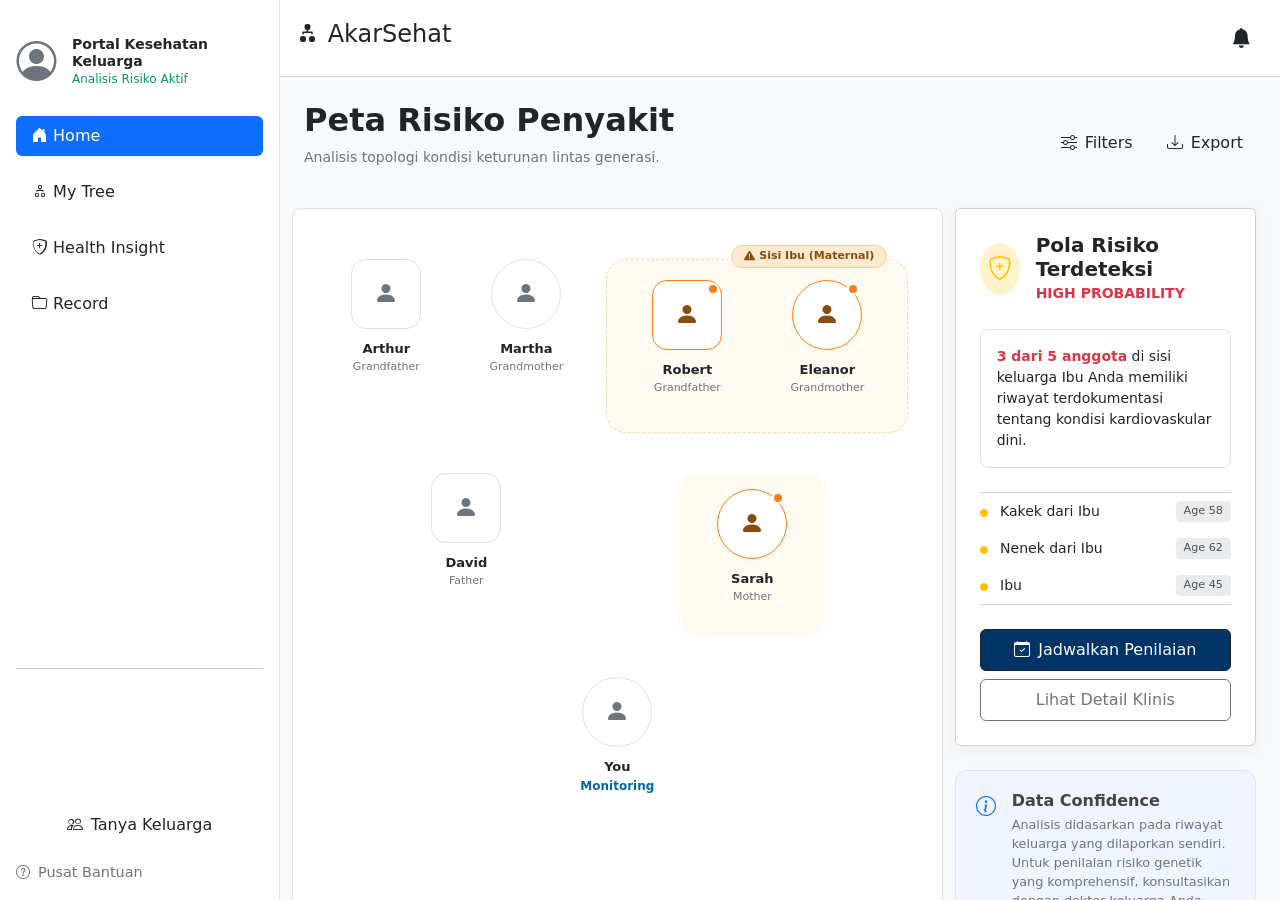
==== dashboard.html @ 0932c3fb "first commit" ====
<!DOCTYPE html>
<html lang="en">

<head>
  <meta charset="UTF-8">
  <meta name="viewport" content="width=device-width, initial-scale=1.0 user-scalable=1">
  <meta http-equiv="X-UA-Compatible" content="ie=edge">
  <title>AkarSehat</title>
  <link rel="stylesheet" href="style.css">
  <link href="https://cdn.jsdelivr.net/npm/bootstrap@5.3.0/dist/css/bootstrap.min.css" rel="stylesheet">
  <link rel="stylesheet" href="https://cdn.jsdelivr.net/npm/bootstrap-icons@1.13.1/font/bootstrap-icons.min.css">
</head>

<body class="d-flex flex-column flex-md-row vh-100 overflow-hidden">

  <div class="d-flex d-md-none justify-content-between align-items-center p-3 bg-white border-bottom shadow-sm">
    <a class="navbar-brand fw-bold text-dark text-decoration-none" href="#"><i class="bi bi-diagram-2-fill"></i>
      AkarSehat</a>
    <button class="btn btn-light border" type="button" data-bs-toggle="offcanvas" data-bs-target="#sidebarMenu"
      aria-controls="sidebarMenu">
      <i class="bi bi-list fs-4"></i>
    </button>
  </div>

  <aside class="offcanvas-md offcanvas-start border-end bg-white" tabindex="-1" id="sidebarMenu"
    aria-labelledby="sidebarMenuLabel" style="width: 280px;">

    <div class="offcanvas-header border-bottom d-md-none">
      <h5 class="offcanvas-title fw-bold" id="sidebarMenuLabel"><i class="bi bi-diagram-2-fill"></i> AkarSehat</h5>
      <button type="button" class="btn-close d-md-none" data-bs-dismiss="offcanvas" data-bs-target="#sidebarMenu"
        aria-label="Close"></button>
    </div>

    <div class="offcanvas-body d-flex flex-column p-3 h-100">

      <div class="d-flex align-items-center mb-4 mt-md-3">
        <i class="bi bi-person-circle text-secondary me-3" style="font-size: 40px;"></i>
        <div>
          <h5 class="text-dark mb-0 fw-bold" style="font-size: 14px;">Portal Kesehatan<br>Keluarga</h5>
          <p class="mb-0 fw-medium" style="font-size: 12px; color: #059669;">Analisis Risiko Aktif</p>
        </div>
      </div>

      <ul class="nav nav-pills flex-column mb-auto">
        <li class="nav-item mb-3">
          <a href="#" class="nav-link text-white active" aria-current="page"><i class="bi bi-house-door-fill"></i>
            Home</a>
        </li>
        <li class="nav-item mb-3">
          <a href="my-tree.html" class="nav-link text-dark"><i class="bi bi-diagram-2"></i> My Tree</a>
        </li>
        <li class="nav-item mb-3">
          <a href="healt-insight.html" class="nav-link text-dark"><i class="bi bi-shield-plus"></i> Health Insight</a>
        </li>
        <li class="nav-item mb-3">
          <a href="record.html" class="nav-link text-dark"><i class="bi bi-folder"></i> Record</a>
        </li>
      </ul>
      <br><br><br><br><br><br><br><br>
      <hr>

      <div class="mt-auto">
        <button class="btn btn-outline-custom w-100 mb-3 py-2 d-flex align-items-center justify-content-center gap-2">
          <i class="bi bi-people"></i> Tanya Keluarga
        </button>
        <a href="#" class="text-secondary text-decoration-none d-flex align-items-center gap-2"
          style="font-size: 0.9rem;">
          <i class="bi bi-question-circle"></i> Pusat Bantuan
        </a>
      </div>

    </div>
  </aside>

  <main class="flex-grow-1 bg-light overflow-auto d-flex flex-column">
    <header class="bg-white d-none d-md-flex justify-content-between align-items-center p-3"
      style="border-bottom: solid 1px lightgray;">
      <h4 class="topbar-title"><i class="bi bi-diagram-2-fill"></i> AkarSehat</h4>
      <div class="d-flex gap-3 text-primary">
        <button class="btn" type="button" data-bs-toggle="offcanvas" data-bs-target="#offcanvasRight"
          aria-controls="offcanvasRight"><i class="bi bi-bell-fill fs-5" ></i></button>

        <div class="offcanvas offcanvas-end" tabindex="-1" id="offcanvasRight" aria-labelledby="offcanvasRightLabel">
          <div class="offcanvas-header">
            <h5 class="offcanvas-title" id="offcanvasRightLabel">Notifikasi</h5>
            <button type="button" class="btn-close" data-bs-dismiss="offcanvas" aria-label="Close"></button>
          </div>
          <div class="offcanvas-body">
            <div class="d-flex align-items-start gap-3 p-3 border-bottom">
              <div class="bg-danger bg-opacity-10 text-danger rounded-circle d-flex align-items-center justify-content-center flex-shrink-0" style="width:42px; height:42px;">
                <i class="bi bi-exclamation-triangle"></i>
              </div>
              <div>
                <p class="fw-semibold mb-0 small">Pola risiko baru terdeteksi!</p>
                <small class="text-muted">Analisis terbaru menunjukkan risiko tinggi pada garis keturunan Ibu.</small><br>
                <small class="text-muted fst-italic">Baru saja</small>
              </div>
            </div>
      
          
            <div class="d-flex align-items-start gap-3 p-3 border-bottom">
              <div class="bg-success bg-opacity-10 text-success rounded-circle d-flex align-items-center justify-content-center flex-shrink-0" style="width:42px; height:42px;">
                <i class="bi bi-person-check"></i>
              </div>
              <div>
                <p class="fw-semibold mb-0 small">Data keluarga berhasil diperbarui!</p>
                <small class="text-muted">Riwayat kesehatan Kakek (sisi Ibu) telah ditambahkan.</small><br>
                <small class="text-muted fst-italic">2 jam lalu</small>
              </div>
            </div>
      
            
            <div class="d-flex align-items-start gap-3 p-3 border-bottom">
              <div class="bg-warning bg-opacity-10 text-warning rounded-circle d-flex align-items-center justify-content-center flex-shrink-0" style="width:42px; height:42px;">
                <i class="bi bi-shield-exclamation"></i>
              </div>
              <div>
                <p class="fw-semibold mb-0 small">Perlu tindakan pencegahan</p>
                <small class="text-muted">Disarankan untuk melakukan pemeriksaan kardiovaskular dini.</small><br>
                <small class="text-muted fst-italic">1 hari lalu</small>
              </div>
            </div>
      
           
            <div class="d-flex align-items-start gap-3 p-3">
              <div class="bg-primary bg-opacity-10 text-primary rounded-circle d-flex align-items-center justify-content-center flex-shrink-0" style="width:42px; height:42px;">
                <i class="bi bi-calendar-check"></i>
              </div>
              <div>
                <p class="fw-semibold mb-0 small">Pengingat: Jadwal Konsultasi Dokter</p>
                <small class="text-muted">Jadwal penilaian klinis Anda besok pukul 09:00 WIB.</small><br>
                <small class="text-muted fst-italic">2 hari lalu</small>
              </div>
            </div>
          </div>
        </div>
      </div>
    </header>

    <div class="main-container p-4">
      <div class="d-flex justify-content-between align-items-center mb-4">
        <div>
          <h2 class="fw-bold mb-2">Peta Risiko Penyakit</h2>
          <p class="text-secondary small">Analisis topologi kondisi keturunan lintas generasi.</p>
        </div>
        <div class="d-flex gap-2">
          <button class="btn btn-outline-custom"><i class="bi bi-sliders me-2"></i>Filters</button>
          <button class="btn btn-outline-custom"><i class="bi bi-download me-2"></i>Export</button>
        </div>
      </div>

      <div class="row g-4">
        <div class="col-lg-8 bg-white border rounded-3">
          <div class="tree-container">

            <div class="tree-row">
              <div class="member-card">
                <div class="icon-box"><i class="bi bi-person-fill"></i></div>
                <p class="label-text">Arthur</p>
                <p class="sub-text">Grandfather</p>
              </div>
              <div class="member-card">
                <div class="icon-box female"><i class="bi bi-person-fill"></i></div>
                <p class="label-text">Martha</p>
                <p class="sub-text">Grandmother</p>
              </div>

              <div class="maternal-highlight">
                <div class="maternal-label">
                  <i class="bi bi-exclamation-triangle-fill"></i> Sisi Ibu (Maternal)
                </div>
                <div class="member-card">
                  <div class="icon-box highlight-orange">
                    <i class="bi bi-person-fill" style="color: #854d0e;"></i>
                    <span class="dot-notification"></span>
                  </div>
                  <p class="label-text">Robert</p>
                  <p class="sub-text">Grandfather</p>
                </div>
                <div class="member-card">
                  <div class="icon-box female highlight-orange">
                    <i class="bi bi-person-fill" style="color: #854d0e;"></i>
                    <span class="dot-notification"></span>
                  </div>
                  <p class="label-text">Eleanor</p>
                  <p class="sub-text">Grandmother</p>
                </div>
              </div>
            </div>

            <div class="tree-row" style="gap: 150px;">
              <div class="member-card">
                <div class="icon-box"><i class="bi bi-person-fill"></i></div>
                <p class="label-text">David</p>
                <p class="sub-text">Father</p>
              </div>

              <div class="p-3" style="background-color: #fffaf2; border-radius: 20px;">
                <div class="member-card">
                  <div class="icon-box female highlight-orange">
                    <i class="bi bi-person-fill" style="color: #854d0e;"></i>
                    <span class="dot-notification"></span>
                  </div>
                  <p class="label-text">Sarah</p>
                  <p class="sub-text">Mother</p>
                </div>
              </div>
            </div>

            <div class="tree-row">
              <div class="member-card" style="width: 150px;">
                <div class="icon-box female"><i class="bi bi-person-fill"></i></div>
                <p class="label-text">You</p>
                <p class="monitoring-text">Monitoring</p>
              </div>
            </div>

          </div>
        </div>

        <div class="col-lg-4">
          <div class="card risk-card p-4 mb-4">
            <div class="d-flex align-items-center gap-3 mb-4">
              <div class="bg-warning-subtle p-2 rounded-circle">
                <i class="bi bi-shield-plus text-warning fs-4"></i>
              </div>
              <div>
                <h5 class="fw-bold mb-0">Pola Risiko Terdeteksi</h5>
                <span class="text-danger small fw-bold">HIGH PROBABILITY</span>
              </div>
            </div>

            <div class="border rounded-3 p-3 mb-4" style="background-color: #fff;">
              <p class="small mb-0">
                <span class="fw-bold text-danger">3 dari 5 anggota</span> di sisi keluarga Ibu Anda memiliki riwayat
                terdokumentasi tentang kondisi kardiovaskular dini.
              </p>
            </div>

            <div class="list-group list-group-flush mb-4">
              <div class="list-group-item d-flex justify-content-between align-items-center border-0 px-0 py-2">
                <span class="small"><i class="bi bi-circle-fill text-warning me-2" style="font-size: 8px;"></i> Kakek
                  dari Ibu</span>
                <span class="age-badge">Age 58</span>
              </div>
              <div class="list-group-item d-flex justify-content-between align-items-center border-0 px-0 py-2">
                <span class="small"><i class="bi bi-circle-fill text-warning me-2" style="font-size: 8px;"></i> Nenek
                  dari Ibu</span>
                <span class="age-badge">Age 62</span>
              </div>
              <div class="list-group-item d-flex justify-content-between align-items-center border-0 px-0 py-2">
                <span class="small"><i class="bi bi-circle-fill text-warning me-2" style="font-size: 8px;"></i>
                  Ibu</span>
                <span class="age-badge">Age 45</span>
              </div>
            </div>

            <button class="btn btn-dark w-100 py-2 mb-2" style="background-color: #003366;">
              <i class="bi bi-calendar-check me-2"></i>Jadwalkan Penilaian
            </button>
            <button class="btn btn-outline-secondary w-100 py-2">Lihat Detail Klinis</button>
          </div>

          <div class="info-box-blue d-flex gap-3">
            <i class="bi bi-info-circle text-primary fs-5"></i>
            <div>
              <h6 class="fw-bold mb-1">Data Confidence</h6>
              <p class="mb-0 text-secondary">Analisis didasarkan pada riwayat keluarga yang dilaporkan sendiri. Untuk
                penilaian risiko genetik yang komprehensif, konsultasikan dengan dokter keluarga Anda.</p>
            </div>
          </div>
        </div>

      </div>
    </div>

    <footer class="mt-5 py-3 bg-white border-top">
      <div class="container-fluid text-center">
        <p class="mb-1 text-secondary small fw-semibold">&copy; 2026 AkarSehat - Portal Kesehatan Keluarga</p>
        <p class="mb-0 text-muted" style="font-size: 11px;">
          <i class="bi bi-shield-check text-success"></i> Data yang ditampilkan berdasarkan analisis pola keluarga. Harap konsultasikan dengan profesional medis untuk diagnosis pasti.
        </p>
      </div>
    </footer>
  </main>

  <script src="https://cdn.jsdelivr.net/npm/bootstrap@5.3.2/dist/js/bootstrap.bundle.min.js"></script>
  <script src="main.js"></script>
</body>

</html>
---- style.css ----
:root {
  --login-text: #001B3C;
  --text-title: #1B1C1C;
  --text-desc: #424750;
  --orange-risk: #f97316;
  --blue-main: #0a3d62;
  --gray-bg: #f8fafc;
}

*,
html,
body {
  margin: 0;
  padding: 0;
  box-sizing: border-box;
}

.bg-login {
  background: #A7C8FF;
  background: linear-gradient(130deg, rgba(167, 200, 255, 1) 0%, rgba(234, 232, 231, 1) 50%, rgba(145, 240, 236, 1) 100%);
  min-height: 100vh;
  font-family: -apple-system, BlinkMacSystemFont, "Segoe UI", Roboto, "Helvetica Neue", Arial, sans-serif;
}

.padd {
  padding: 2rem 5rem;
}

.padd-2 {
  padding: 1rem 2rem;
}

.login-text {
  color: var(--login-text);
}

.icon-circle {
  width: 48px;
  height: 48px;
  background-color: #e9ecef;
  color: #495057;
  border-radius: 50%;
  display: flex;
  align-items: center;
  justify-content: center;
  flex-shrink: 0;
  /* Mencegah lingkaran mengecil jika teks panjang */
}

/* Ukuran ikon di dalam lingkaran */
.icon-circle i {
  font-size: 1.25rem;
}

/* Styling teks */
.list-title {
  color: var(--text-title);
  font-weight: 500;
  margin-bottom: 0.2rem;
  font-size: 1.05rem;
}

.list-description {
  color: var(--text-desc);
  font-size: 0.95rem;
  line-height: 1.5;
}

/* ===================== Dashboard Section ===================== */

.tree-container {
  padding: 50px 0;
  display: flex;
  flex-direction: column;
  align-items: center;
  gap: 40px;
}

.tree-row {
  display: flex;
  justify-content: center;
  align-items: flex-start;
  gap: 20px;
  flex-wrap: wrap;
}

/* Styling Kartu Anggota */
.member-card {
  text-align: center;
  width: 120px;
}

.icon-box {
  width: 70px;
  height: 70px;
  background-color: #fff;
  border: 1.5px solid #dee2e6;
  border-radius: 15px;
  display: flex;
  align-items: center;
  justify-content: center;
  margin: 0 auto 10px;
  font-size: 24px;
  color: #6c757d;
  position: relative;
}

.icon-box.female {
  border-radius: 50%;
}

/* Styling Highlight Sisi Ibu */
.maternal-highlight {
  background-color: #fffaf2;
  border: 1px dashed #ffd8a8;
  border-radius: 20px;
  padding: 20px;
  position: relative;
  display: flex;
  gap: 20px;
}

.maternal-label {
  position: absolute;
  top: -15px;
  right: 20px;
  background-color: #ffead1;
  color: #854d0e;
  padding: 2px 12px;
  border-radius: 20px;
  font-size: 11px;
  font-weight: 600;
  border: 1px solid #ffcc91;
}

.highlight-orange {
  border-color: #fd7e14 !important;
}

.dot-notification {
  position: absolute;
  top: 2px;
  right: 2px;
  width: 12px;
  height: 12px;
  background-color: #fd7e14;
  border-radius: 50%;
  border: 2px solid white;
}

/* Profil Utama (You) */
.user-profile {
  width: 85px;
  height: 85px;
  border-radius: 50%;
  border: 3px solid #cbd5e1;
  padding: 3px;
  margin-bottom: 8px;
}

.user-profile img {
  width: 100%;
  height: 100%;
  border-radius: 50%;
  object-fit: cover;
}

.label-text {
  font-size: 13px;
  font-weight: 600;
  margin-bottom: 0;
}

.sub-text {
  font-size: 11px;
  color: #6c757d;
}

.monitoring-text {
  color: #0369a1;
  font-weight: 700;
  font-size: 12px;
}

/* Right Panel */
.risk-card {
  border-top: 5px solid #fd7e14;
  border-radius: 12px;
  box-shadow: 0 4px 15px rgba(0, 0, 0, 0.05);
}

.status-badge {
  background-color: #f1f3f5;
  padding: 4px 12px;
  border-radius: 6px;
  font-size: 0.75rem;
  font-weight: bold;
}

.age-badge {
  background-color: #e9ecef;
  color: #495057;
  font-size: 0.7rem;
  padding: 2px 8px;
  border-radius: 4px;
}

.info-box-blue {
  background-color: #f0f4ff;
  border: 1px solid #dbe4ff;
  border-radius: 12px;
  padding: 1.25rem;
  font-size: 0.8rem;
  color: #444;
}

/* ===================== Tree Section ===================== */

.node-placeholder {
  width: 70px;
  height: 70px;
  border-radius: 50%;
  border: 1.5px dashed #a8b2bc;
  background-color: #eef1f5;
  display: flex;
  align-items: center;
  justify-content: center;
  font-size: 1.5rem;
  color: #6c757d;
  transition: all 0.2s ease-in-out;
}

.node-placeholder:hover {
  background-color: #e2e6ea;
  border-color: #8a96a3;
}

/* Styling untuk Kartu Label (Nama/Status) */
.node-label {
  background: #ffffff;
  border: 1px solid #f0f0f0;
  border-radius: 8px;
  padding: 6px 16px;
  font-size: 0.8rem;
  color: #495057;
  box-shadow: 0 2px 6px rgba(0, 0, 0, 0.03);
}

/* Styling untuk Avatar Utama */
.node-avatar {
  width: 80px;
  height: 80px;
  border-radius: 50%;
  object-fit: cover;
  box-shadow: 0 4px 10px rgba(0, 0, 0, 0.15);
}

/* Badge Edit warna Teal */
.edit-badge {
  position: absolute;
  bottom: 0;
  right: 0;
  background-color: #00796b;
  color: white;
  border-radius: 50%;
  width: 24px;
  height: 24px;
  display: flex;
  align-items: center;
  justify-content: center;
  font-size: 0.65rem;
  border: 2px solid #ffffff;
  cursor: pointer;
}

/* Titik penghubung di tengah */
.connector-dot {
  width: 20px;
  height: 20px;
  background-color: #cbd3da;
  border-radius: 50%;
}

/* Utility Colors */
.text-dark-blue {
  color: #0a2540;
}

.bg-dark-blue {
  background-color: #0a2540;
  color: white;
}

.bg-teal-dark {
  background-color: #00665e;
  color: white;
}

.bg-teal-light {
  background-color: #7ce2d3;
  color: #0a2540;
  border: 1px solid #7ce2d3;
}

.bg-light-blue {
  background-color: #e2eafc;
}

.text-light-blue-dark {
  color: #2b5292;
}

/* Card Styling */
.custom-card {
  background: #ffffff;
  border: 1px solid #eaeaea;
  border-radius: 12px;
  box-shadow: 0 2px 8px rgba(0, 0, 0, 0.02);
  padding: 1.5rem;
}

/* Avatar */
.avatar-lg {
  width: 90px;
  height: 90px;
  border-radius: 50%;
  display: flex;
  align-items: center;
  justify-content: center;
  font-size: 2rem;
  font-weight: 600;
  position: relative;
  margin: 0 auto;
}

.avatar-badge {
  position: absolute;
  bottom: 0;
  right: 5px;
  width: 20px;
  height: 20px;
  background-color: #0a2540;
  border: 2px solid white;
  border-radius: 50%;
}

/* Tanya Keluarga Button */
.btn-tanya {
  width: 100%;
  border-radius: 8px;
  padding: 12px;
  text-align: left;
  transition: 0.2s;
  border: none;
}

.btn-tanya:hover {
  background-color: #00534d;
}

/* Info Alert */
.info-box {
  background-color: #dbe4ff;
  border-radius: 8px;
  padding: 12px 16px;
  font-size: 0.85rem;
  color: #2b4c7e;
  display: flex;
  gap: 10px;
  align-items: flex-start;
}

/* Condition Pills */
.condition-pill {
  display: inline-flex;
  align-items: center;
  gap: 6px;
  padding: 6px 16px;
  border-radius: 20px;
  font-size: 0.85rem;
  cursor: pointer;
  margin-right: 8px;
  margin-bottom: 10px;
  transition: 0.2s;
}

.condition-pill.active {
  background-color: #7ce2d3;
  border: 1px solid #7ce2d3;
  color: #113;
}

.condition-pill.inactive {
  background-color: #ffffff;
  border: 1px solid #d1d5db;
  color: #4b5563;
}

.condition-pill.inactive:hover {
  background-color: #f3f4f6;
}

/* Upload Area */
.upload-area {
  border: 2px dashed #cbd5e1;
  border-radius: 12px;
  padding: 3rem 1rem;
  text-align: center;
  background-color: #f8fafc;
  transition: 0.2s;
}

.upload-area:hover {
  background-color: #f1f5f9;
  border-color: #94a3b8;
}

.upload-icon-wrapper {
  width: 50px;
  height: 50px;
  background-color: #e2eafc;
  color: #1e3a8a;
  border-radius: 50%;
  display: flex;
  align-items: center;
  justify-content: center;
  font-size: 1.5rem;
  margin: 0 auto 15px auto;
}

/* AI Badge */
.ai-badge {
  background-color: #e2e8f0;
  color: #475569;
  font-size: 0.75rem;
  padding: 4px 12px;
  border-radius: 20px;
  display: inline-flex;
  align-items: center;
  gap: 6px;
  margin-top: 15px;
}

/* Add Input */
.add-condition-input {
  border: none;
  outline: none;
  font-size: 0.9rem;
  color: #64748b;
  background: transparent;
  width: 100%;
}

.add-condition-wrapper {
  display: flex;
  align-items: center;
  gap: 8px;
  color: #94a3b8;
  margin-top: 10px;
  padding-top: 15px;
  border-top: 1px dashed #e2e8f0;
}

/* ===================== Health Insight Section ===================== */

.main-container {
  max-width: 1000px;
  margin: 0 auto;
  padding: 20px;
}
.badge-status {
  background-color: #a2f2ed;
  color: #007c76;
  font-weight: 600;
  border-radius: 20px;
  padding: 5px 15px;
  font-size: 0.85rem;
}
.btn-navy {
  background-color: #003366;
  color: white;
  border-radius: 8px;
}
.btn-navy:hover {
  background-color: #002244;
  color: white;
}
.action-card {
  border: none;
  border-radius: 20px;
  background-color: #f4f9ff;
}
.number-circle {
  width: 35px;
  height: 35px;
  background-color: #e9ecef;
  border-radius: 50%;
  display: flex;
  align-items: center;
  justify-content: center;
  font-weight: bold;
  color: #6c757d;
}
.sidebar-card {
  border-radius: 15px;
  border: 1px solid #eee;
  overflow: hidden;
}
.clinic-item {
  border: 1px solid #dee2e6;
  border-radius: 10px;
  padding: 12px;
  margin-bottom: 10px;
  font-size: 0.9rem;
}
.share-banner {
  background-color: #dbeafe;
  border-radius: 20px;
  padding: 25px;
}

/* ===================== Records Section ===================== */

.btn-outline-custom {
  border: 1px solid #dee2e6;
  background: white;
  color: #333;
  border-radius: 10px;
  font-size: 0.85rem;
  padding: 8px 20px;
}
.btn-navy {
  background-color: #003366;
  color: white;
  border-radius: 8px;
  font-size: 0.85rem;
  padding: 8px 20px;
}
/* Donut Chart CSS */
.donut-container {
  position: relative;
  width: 180px;
  height: 180px;
}
.donut-chart {
  width: 100%;
  height: 100%;
  border-radius: 50%;
  /* 65% represented in conic-gradient */
  background: conic-gradient(#c41e1e 0% 65%, #dee2e6 65% 100%);
  display: flex;
  align-items: center;
  justify-content: center;
}
.donut-inner {
  width: 80%;
  height: 80%;
  background: white;
  border-radius: 50%;
  display: flex;
  flex-direction: column;
  align-items: center;
  justify-content: center;
  text-align: center;
}
.donut-number {
  font-size: 1.8rem;
  font-weight: 700;
  color: #c41e1e;
  line-height: 1;
}
.donut-label {
  font-size: 0.65rem;
  color: #6c757d;
  letter-spacing: 1px;
  text-transform: uppercase;
}
/* Risk Cards */
.risk-main-card {
  border: none;
  border-radius: 20px;
  background: linear-gradient(135deg, #ffffff 0%, #fff5f5 100%);
  border: 1px solid rgba(0,0,0,0.05);
}
.badge-concern {
  background-color: #ffe5e5;
  color: #c41e1e;
  font-size: 0.7rem;
  font-weight: 600;
  padding: 4px 12px;
  border-radius: 6px;
}
.parent-risk-box {
  background: rgba(255, 255, 255, 0.6);
  border: 1px solid #f1f1f1;
  border-radius: 12px;
  padding: 15px;
}
/* Key Findings Sidebar */
.findings-card {
  border: none;
  border-radius: 20px;
  box-shadow: 0 4px 15px rgba(0,0,0,0.02);
}
.icon-circle {
  width: 32px;
  height: 32px;
  border-radius: 50%;
  display: flex;
  align-items: center;
  justify-content: center;
  font-size: 0.9rem;
  flex-shrink: 0;
}
.bg-soft-red { background-color: #fff0f0; color: #c41e1e; }
.bg-soft-teal { background-color: #e0f9f7; color: #00bfa5; }
.bg-soft-gray { background-color: #f0f0f0; color: #6c757d; }

@media (max-width: 425px) {
  main header {
    display: none;
  }
}
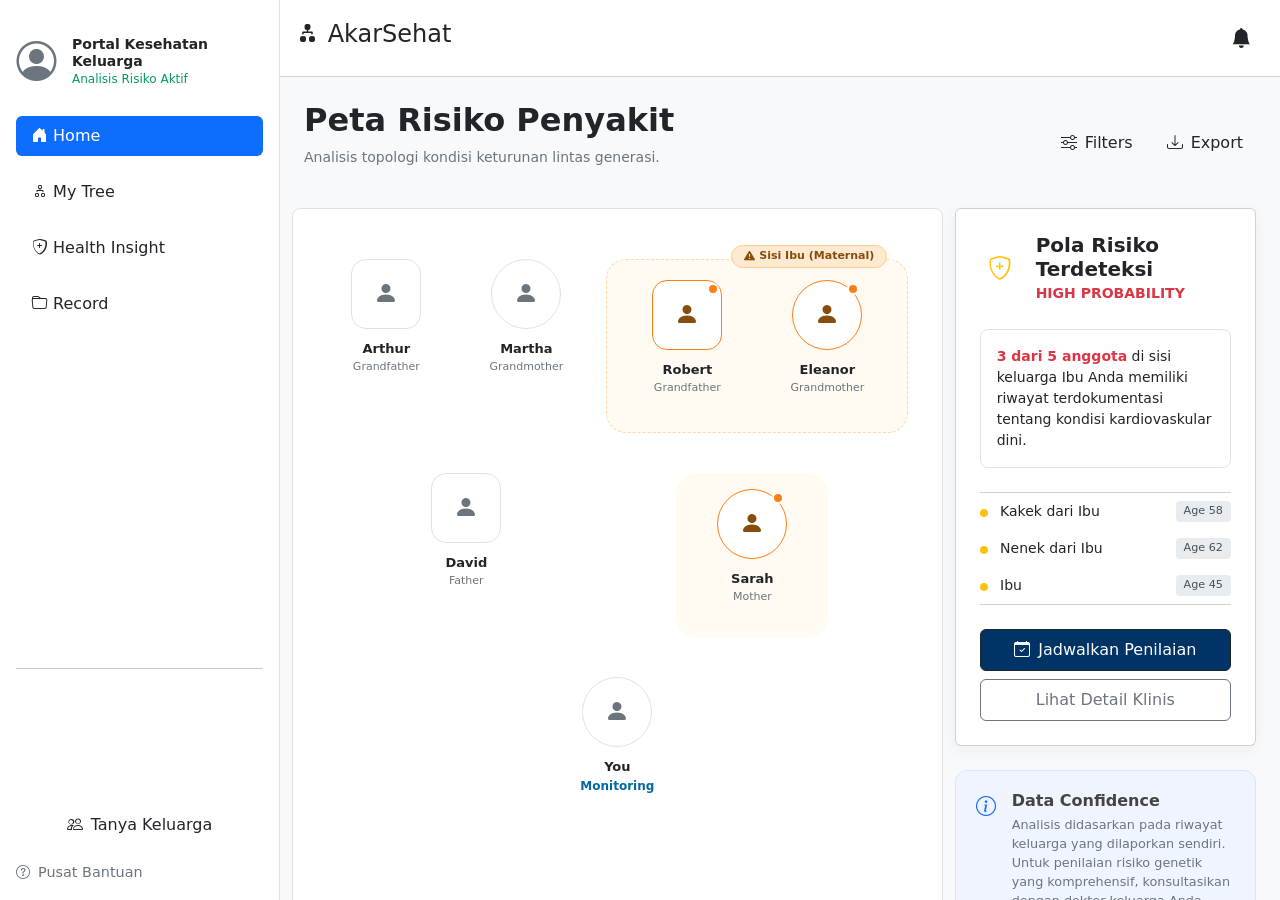
==== commit ddf36c68: "Update card layout in dashboard.html" ====
--- a/dashboard.html
+++ b/dashboard.html
@@ -221,7 +221,7 @@
         <div class="col-lg-4">
           <div class="card risk-card p-4 mb-4">
             <div class="d-flex align-items-center gap-3 mb-4">
-              <div class="bg-warning-subtle p-2 rounded-circle">
+              <div class="p-2">
                 <i class="bi bi-shield-plus text-warning fs-4"></i>
               </div>
               <div>
@@ -288,4 +288,4 @@
   <script src="main.js"></script>
 </body>
 
-</html>+</html>
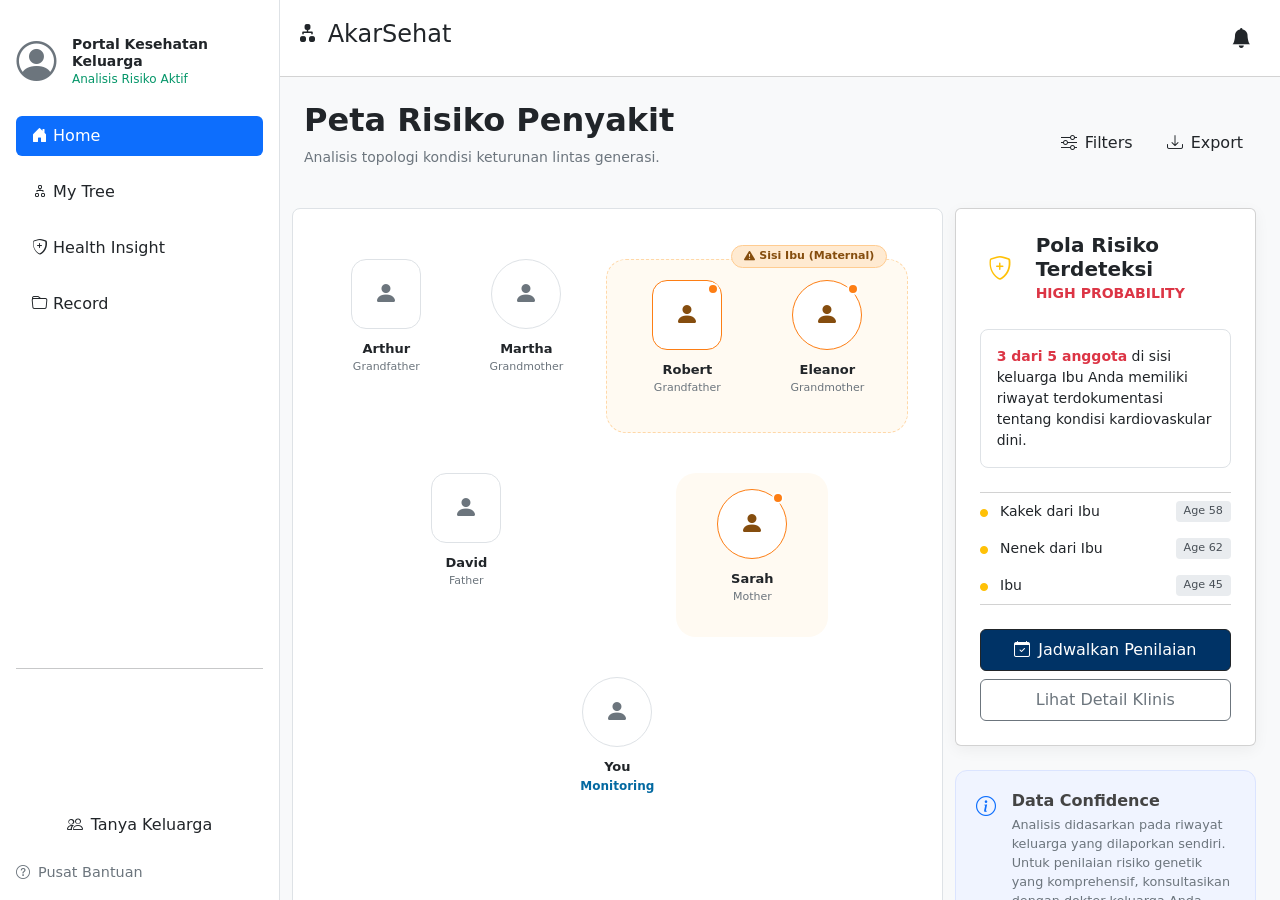
==== commit 2c1163ca: "Nambah JS" ====
--- a/dashboard.html
+++ b/dashboard.html
@@ -288,4 +288,4 @@
   <script src="main.js"></script>
 </body>
 
-</html>
+</html>
--- a/style.css
+++ b/style.css
@@ -3,8 +3,6 @@
   --text-title: #1B1C1C;
   --text-desc: #424750;
   --orange-risk: #f97316;
-  --blue-main: #0a3d62;
-  --gray-bg: #f8fafc;
 }
 
 *,
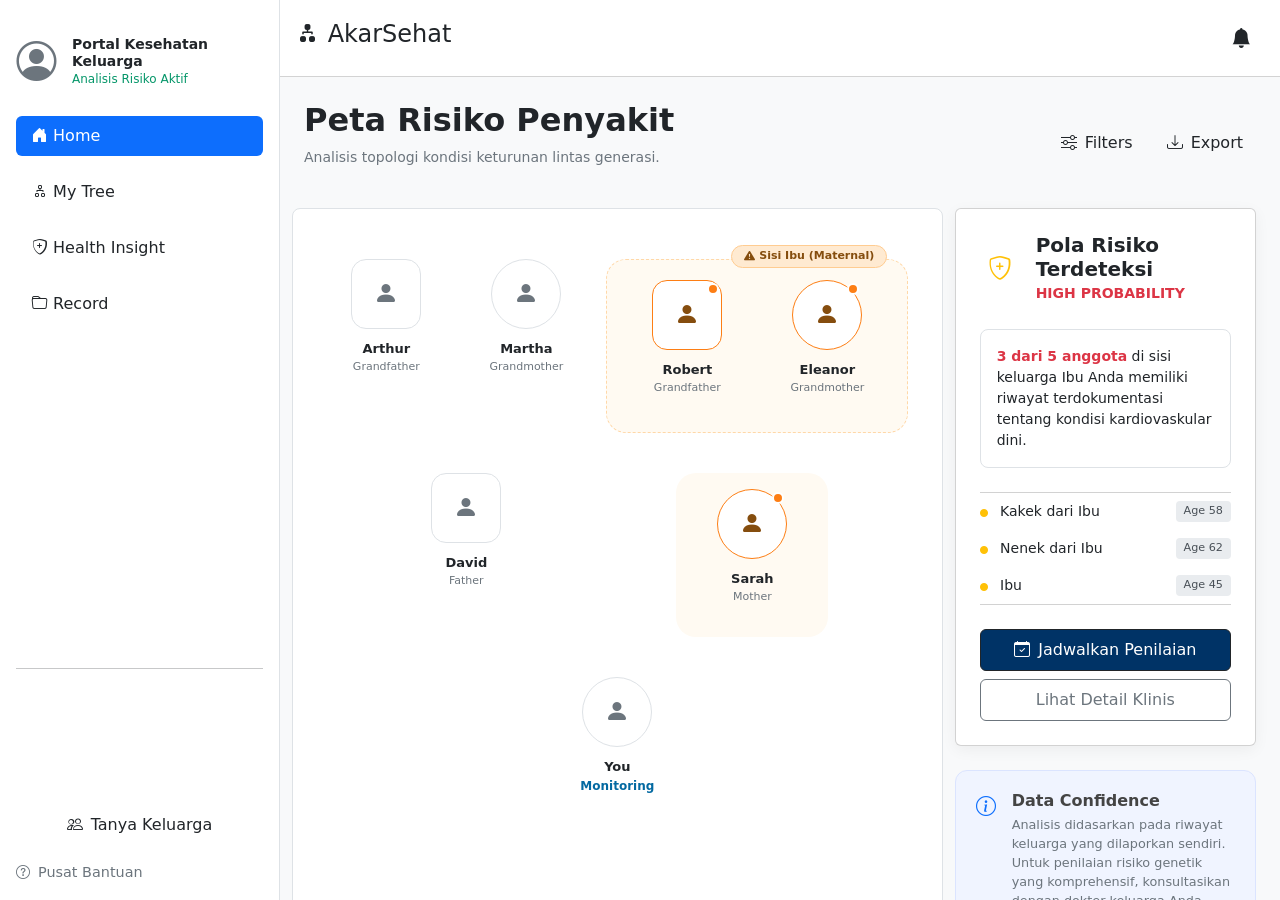
==== commit e8bf4595: "Merge branch 'main' of https://github.com/VanoWIjaya/AkarSehat" ====
--- a/dashboard.html
+++ b/dashboard.html
@@ -288,4 +288,4 @@
   <script src="main.js"></script>
 </body>
 
-</html>+</html>
